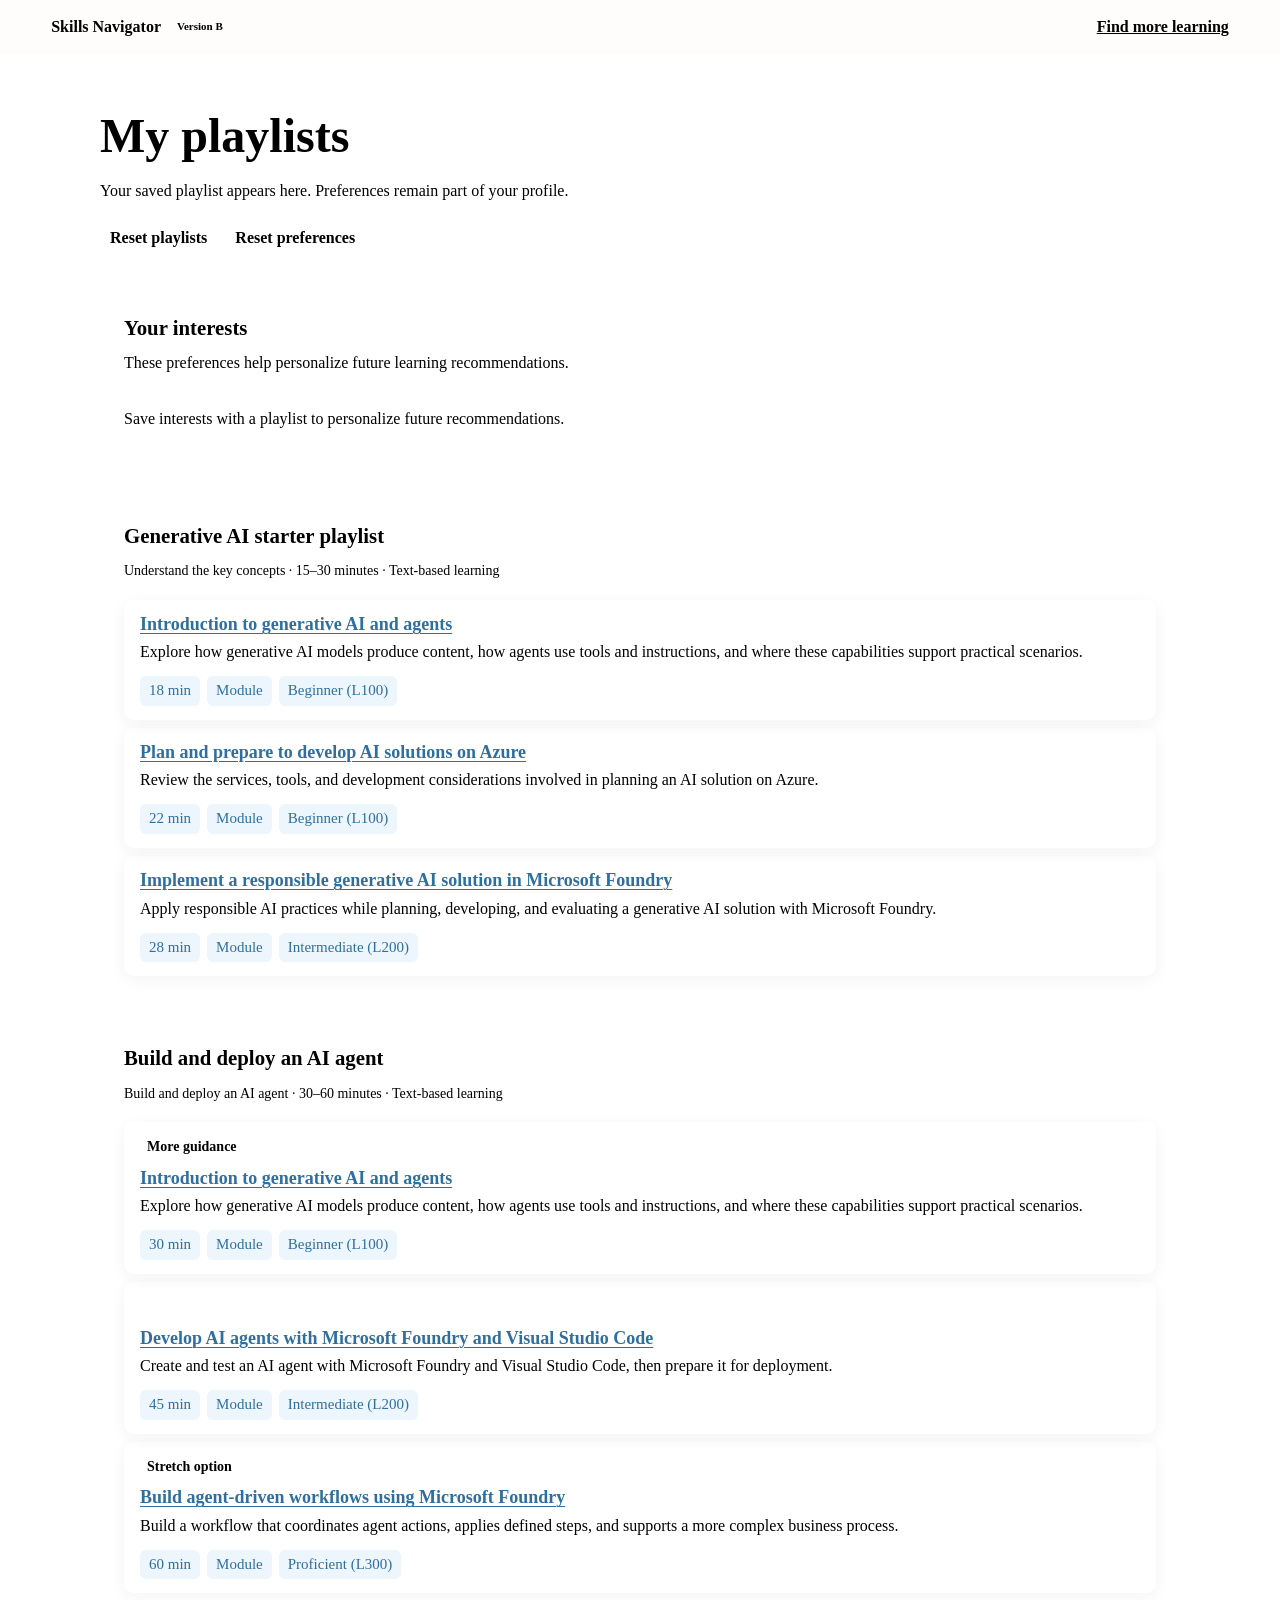
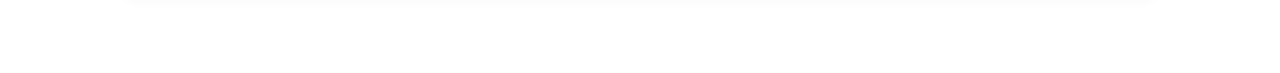
==== simulated-onboarding/agentic-skilling-platform-b/profile.html @ e727bc1c "it's a thing" ====
<!doctype html>
<html lang="en">
  <head>
    <meta charset="UTF-8" />
    <meta name="viewport" content="width=device-width, initial-scale=1.0" />
    <meta
      name="description"
      content="Saved learning playlists in the Skills Navigator prototype."
    />
    <title>My playlists</title>
    <link rel="stylesheet" href="../shared-theme.css" />
    <link rel="stylesheet" href="styles.css" />
  </head>
  <body>
    <a class="skip-link" href="#profile-content">Skip to saved playlists</a>

    <header class="app-header">
      <a class="brand" href="index.html">
        Skills Navigator
        <span class="version-label">Version B</span>
      </a>
      <a class="profile-back-link" href="index.html">Find more learning</a>
    </header>

    <main id="profile-content" class="profile-main">
      <div class="profile-heading">
        <h1>My playlists</h1>
        <p>Your saved playlist appears here. Preferences remain part of your profile.</p>
        <div class="profile-reset-actions" aria-label="Reset saved profile data">
          <button id="reset-playlists" type="button">Reset playlists</button>
          <button id="reset-preferences" type="button">Reset preferences</button>
        </div>
        <p id="profile-reset-status" class="save-status" role="status"></p>
      </div>

      <section class="profile-interests" aria-labelledby="profile-interests-heading">
        <h2 id="profile-interests-heading">Your interests</h2>
        <p>These preferences help personalize future learning recommendations.</p>
        <div id="profile-interests-list" class="profile-interest-groups"></div>
      </section>

      <div id="saved-playlists" class="saved-playlists"></div>
    </main>

    <template id="saved-playlist-template">
      <article class="saved-playlist">
        <h2></h2>
        <p class="saved-playlist-meta"></p>
        <div
          class="starter-option-list hybrid-result-shell details-below"
          aria-label="Saved playlist content"
        ></div>
      </article>
    </template>

    <script src="learning-catalog.js"></script>
    <script src="profile.js"></script>
  </body>
</html>
---- simulated-onboarding/agentic-skilling-platform-b/styles.css ----
* {
  box-sizing: border-box;
}

html {
  color: var(--text);
  background: var(--canvas);
  font-family: var(--font);
  scroll-behavior: smooth;
}

body {
  margin: 0;
  font-size: 16px;
  line-height: 1.55;
}

button,
textarea {
  font: inherit;
}

button {
  color: inherit;
}

.skip-link {
  position: fixed;
  top: 8px;
  left: 8px;
  z-index: 100;
  padding: 8px 12px;
  color: #fff;
  background: var(--brand);
  border-radius: 4px;
  transform: translateY(-150%);
}

.skip-link:focus {
  transform: translateY(0);
}

.app-header {
  position: sticky;
  top: 0;
  z-index: 20;
  display: flex;
  align-items: center;
  justify-content: space-between;
  min-height: 60px;
  padding: 0 clamp(16px, 4vw, 64px);
  background: rgb(255 253 251 / 92%);
  border-bottom: 1px solid var(--border);
  backdrop-filter: blur(10px);
}

.brand {
  display: inline-flex;
  align-items: center;
  gap: 9px;
  color: var(--text);
  font-weight: 700;
  text-decoration: none;
}

.restart-button {
  padding: 6px 10px;
  color: var(--brand);
  font-size: 14px;
  font-weight: 600;
  background: transparent;
  border: 1px solid var(--border-strong);
  border-radius: 6px;
  cursor: pointer;
}

.restart-button:hover {
  background: var(--surface-subtle);
  border-color: var(--brand);
}

.conversation {
  width: 100%;
  min-height: calc(100vh - 60px);
  margin-inline: auto;
  padding: 64px clamp(24px, 6vw, 96px) 280px;
}

.messages {
  display: grid;
  gap: 36px;
}

.assistant-message {
  animation: reveal 240ms ease-out both;
}

.assistant-identity {
  margin-bottom: 12px;
}

.assistant-identity div {
  display: grid;
}

.assistant-identity strong {
  font-size: 14px;
}

.assistant-identity span:last-child {
  color: var(--text-muted);
  font-size: 12px;
}

.message-content {
  max-width: min(900px, 85%);
  padding: 22px 24px;
  background: var(--surface);
  border: 1px solid var(--border);
  border-radius: 4px 18px 18px 18px;
  box-shadow: var(--shadow-card);
}

.message-content p {
  margin: 0 0 14px;
}

.message-content p:last-child {
  margin-bottom: 0;
}

.message-content h1 {
  max-width: 620px;
  margin: 0 0 12px;
  font-size: clamp(2rem, 5vw, 3.25rem);
  line-height: 1.08;
  letter-spacing: -0.035em;
}

.message-content h2 {
  margin: 28px 0 14px;
  font-size: 1.15rem;
}

.path-choices {
  display: grid;
  grid-template-columns: repeat(3, minmax(0, 1fr));
  gap: 12px;
}

.path-choices button {
  display: flex;
  min-height: 156px;
  padding: 18px;
  text-align: left;
  background: var(--surface);
  border: 1px solid var(--border-strong);
  border-radius: 12px;
  cursor: pointer;
  flex-direction: column;
}

.path-choices button:hover {
  background: var(--surface-subtle);
  border-color: var(--brand);
  box-shadow: var(--shadow-hover);
}

.path-choices strong {
  margin-bottom: 8px;
  color: var(--brand);
  line-height: 1.35;
}

.path-choices span {
  color: var(--text-secondary);
  font-size: 14px;
}

.path-choices small {
  margin-top: auto;
  padding-top: 12px;
  color: var(--text-muted);
}

.user-message-row {
  display: flex;
  align-items: end;
  justify-content: flex-end;
  animation: reveal 180ms ease-out both;
}

.user-message {
  max-width: min(680px, calc(100% - 50px));
  padding: 13px 16px;
  background: var(--brand-soft);
  border-radius: 16px 16px 4px 16px;
}

.plan-card {
  padding: 18px;
  margin-top: 18px;
  background: var(--surface-subtle);
  border: 1px solid var(--border);
  border-radius: 12px;
}

.plan-card h3 {
  margin: 0 0 12px;
  font-size: 1rem;
}

.plan-card dl {
  display: grid;
  grid-template-columns: max-content 1fr;
  gap: 7px 14px;
  margin: 0;
}

.plan-card dt {
  color: var(--text-muted);
  font-size: 14px;
}

.plan-card dd {
  margin: 0;
  font-weight: 600;
}

.result-title {
  margin: 0 0 8px;
  font-size: 1.35rem;
  line-height: 1.3;
}

.result-rationale {
  max-width: 850px;
  margin: 0 0 8px;
  color: var(--text-secondary);
  font-size: 1rem;
}

.result-rationale strong {
  color: var(--text);
}

.result-order-guidance {
  max-width: 850px;
  margin-bottom: 14px;
  color: var(--text-secondary);
  font-size: 0.9375rem;
}

.result-order-guidance summary {
  width: fit-content;
  color: var(--link);
  font-weight: 600;
  text-decoration: underline;
  text-underline-offset: 3px;
  cursor: pointer;
}

.result-order-guidance p {
  margin: 8px 0 0;
}

.result-table-shell {
  overflow: hidden;
  margin-top: 18px;
  border: 1px solid var(--border);
  border-radius: 10px;
}

.result-table {
  width: 100%;
  border-collapse: collapse;
  background: var(--surface);
}

.result-table th {
  padding: 10px 16px;
  color: var(--text-muted);
  font-size: 12px;
  font-weight: 650;
  text-align: left;
  text-transform: uppercase;
  letter-spacing: 0.04em;
  background: var(--surface-subtle);
  border-bottom: 1px solid var(--border);
}

.result-table th:nth-child(2),
.result-table td:nth-child(2) {
  width: 230px;
}

.result-table td {
  padding: 16px;
  vertical-align: top;
  border-bottom: 1px solid var(--border);
}

.result-table tr:last-child td {
  border-bottom: 0;
}

.result-table tbody tr:hover {
  background: var(--surface-subtle);
}

.result-table h3 {
  margin: 0 0 5px;
  overflow: hidden;
  color: var(--brand);
  font-size: 1rem;
  line-height: 1.35;
  text-overflow: ellipsis;
  white-space: nowrap;
}

.result-table p {
  display: -webkit-box;
  overflow: hidden;
  margin: 0;
  color: var(--text-secondary);
  font-size: 14px;
  line-height: 1.4;
  -webkit-box-orient: vertical;
  -webkit-line-clamp: 2;
}

.result-metadata {
  color: var(--text-secondary);
  font-size: 12px;
}

.hybrid-result-shell {
  margin-top: 14px;
}

.result-layout-switch {
  display: flex;
  align-items: center;
  justify-content: flex-end;
  gap: 8px;
  margin-bottom: 7px;
  color: var(--text-muted);
  font-size: 11px;
}

.result-layout-switch > div {
  display: inline-flex;
  padding: 2px;
  background: var(--surface-subtle);
  border: 1px solid var(--border);
  border-radius: 999px;
}

.result-layout-switch button {
  padding: 3px 8px;
  color: var(--text-secondary);
  font-size: 11px;
  background: transparent;
  border: 0;
  border-radius: 999px;
  cursor: pointer;
}

.result-layout-switch button[aria-pressed="true"] {
  color: #fff;
  background: var(--brand);
}

.starter-option-list {
  display: grid;
  gap: 10px;
  margin-top: 8px;
}

.starter-option-card {
  --option-accent: var(--brand);
  --option-tint: var(--surface-subtle);
  display: grid;
  grid-template-columns: minmax(0, 1fr) 230px;
  overflow: hidden;
  background: var(--surface);
  border: 1px solid var(--border);
  border-radius: 10px;
}

.starter-option-card.format-text {
  --option-accent: #2f6f9f;
  --option-tint: #edf6fc;
}

.starter-option-card.format-video {
  --option-accent: #7652a7;
  --option-tint: #f4effa;
}

.starter-option-card.format-hands-on {
  --option-accent: #287a67;
  --option-tint: #edf8f4;
}

.starter-option-content {
  min-width: 0;
  padding: 14px 16px;
}

.task-match-label {
  display: inline-flex;
  padding: 2px 7px;
  margin-bottom: 6px;
  color: var(--text-muted);
  font-size: 11px;
  font-weight: 700;
  background: var(--surface-subtle);
  border-radius: 999px;
}

.task-match-label.is-closest {
  color: #fff;
  background: var(--brand);
}

.starter-option-card h3 {
  margin: 0 0 4px;
  overflow: hidden;
  color: var(--text);
  font-size: 1rem;
  line-height: 1.35;
  text-overflow: ellipsis;
  white-space: nowrap;
}

.starter-option-card h3 a {
  text-decoration: underline;
  text-decoration-thickness: 1px;
  text-underline-offset: 3px;
}

.starter-option-card h3 a {
  color: var(--option-accent);
}

.starter-option-card h3 a:hover {
  color: var(--option-accent);
  text-decoration-thickness: 2px;
}

.starter-option-card h3 a:focus-visible {
  border-radius: 3px;
  outline: 2px solid var(--option-accent);
  outline-offset: 3px;
}

.starter-option-content > p {
  display: -webkit-box;
  overflow: hidden;
  margin: 0;
  color: var(--text-secondary);
  font-size: 14px;
  line-height: 1.4;
  -webkit-box-orient: vertical;
  -webkit-line-clamp: 2;
}

.content-detail-link {
  display: inline-flex;
  margin-top: 8px;
  color: var(--link);
  font-size: 0.875rem;
  font-weight: 650;
  text-underline-offset: 3px;
}

.content-detail-link:hover {
  color: var(--brand-hover);
  text-decoration-thickness: 2px;
}

.starter-option-details {
  display: flex;
  align-self: stretch;
  justify-content: center;
  flex-direction: column;
  padding: 14px 16px;
  background: rgb(255 255 255 / 55%);
  border-left: 1px solid var(--border);
}

.format-pill {
  display: inline-flex;
  width: fit-content;
  color: inherit;
  font-size: inherit;
}

.starter-choice-guidance {
  display: flex;
  grid-column: 1 / -1;
  align-items: center;
  margin: 0;
  padding: 9px 14px;
  color: var(--option-accent);
  font-size: 14px;
  font-weight: 600;
  line-height: 1.4;
  background: var(--option-tint);
}

.hybrid-result-shell.details-below .starter-option-card {
  grid-template-columns: 1fr;
}

.hybrid-result-shell.details-below .starter-option-details {
  align-items: center;
  justify-content: flex-start;
  flex-flow: row wrap;
  gap: 7px;
  margin: 0 16px;
  padding: 0 0 14px;
  background: transparent;
  border-top: 0;
  border-left: 0;
  box-shadow: none;
}

.hybrid-result-shell.details-below .metadata-item {
  display: inline-flex;
  gap: 5px;
  padding: 4px 9px;
  color: var(--option-accent);
  font-weight: 500;
  background: var(--option-tint);
  border-radius: 6px;
}

.hybrid-result-shell.details-below .metadata-item + .metadata-item {
  margin: 0;
  border-left: 0;
}

.metadata-item {
  display: grid;
  grid-template-columns: 58px minmax(0, 1fr);
  gap: 8px;
  line-height: 1.45;
}

.metadata-item + .metadata-item {
  margin-top: 5px;
}

.metadata-item::before {
  color: var(--text-muted);
  font-weight: 600;
  content: attr(data-label);
}

.playlist-actions {
  display: flex;
  align-items: center;
  gap: 16px;
  margin-top: 14px;
}

.playlist-actions .primary-action {
  min-height: 40px;
  padding: 8px 14px;
  color: #fff;
  font-weight: 650;
  background: var(--brand);
  border: 0;
  border-radius: 8px;
  cursor: pointer;
}

.playlist-actions .primary-action:hover {
  background: var(--brand-hover);
}

.playlist-actions .primary-action:disabled {
  background: var(--brand-disabled);
  cursor: default;
}

.playlist-actions a {
  color: var(--link);
  font-size: 14px;
  font-weight: 600;
}

.profile-save-panel {
  padding-top: 18px;
  margin-top: 18px;
  border-top: 1px solid var(--border);
}

.profile-save-panel > p:first-child {
  margin: 0 0 10px;
}

.profile-personalization {
  padding: 12px;
  margin-top: 14px;
  background: var(--surface-subtle);
  border: 1px solid var(--border);
  border-radius: 9px;
}

.profile-personalization[hidden] {
  display: none;
}

.profile-personalization > p {
  margin: 0;
  color: var(--text-secondary);
  font-size: 13px;
}

.profile-personalization > p:first-child {
  color: var(--text);
  font-size: 14px;
}

.interest-tags {
  display: flex;
  flex-wrap: wrap;
  gap: 8px;
  margin-top: 12px;
}

.interest-tag {
  padding: 5px 9px;
  color: var(--text-secondary);
  font-size: 13px;
  background: var(--surface-subtle);
  border: 1px solid var(--border);
  border-radius: 6px;
}

.interest-tag span {
  margin-right: 4px;
  color: var(--text-muted);
  font-size: 11px;
  font-weight: 700;
  text-transform: uppercase;
  letter-spacing: 0.03em;
}

.interest-category-groups {
  display: grid;
  gap: 7px;
  margin-top: 10px;
}

.interest-category {
  display: grid;
  grid-template-columns: 124px minmax(0, 1fr);
  align-items: center;
  gap: 8px;
  min-height: 28px;
}

.interest-category-label {
  color: var(--text-muted);
  font-size: 11px;
  font-weight: 700;
  text-transform: uppercase;
  letter-spacing: 0.03em;
}

.interest-options {
  display: flex;
  align-items: center;
  flex-wrap: wrap;
  gap: 5px;
}

.interest-option {
  display: inline-flex;
  align-items: center;
  gap: 4px;
  min-height: 28px;
  padding: 3px 8px;
  color: var(--brand);
  font-size: 12px;
  font-weight: 600;
  background: var(--surface);
  border: 1px solid var(--border);
  border-radius: 999px;
  cursor: pointer;
}

.interest-option:hover,
.interest-option:focus-visible {
  border-color: var(--brand);
}

.interest-option[aria-pressed="true"] {
  color: #fff;
  background: var(--brand);
  border-color: var(--brand);
}

.interest-option:disabled {
  cursor: default;
  opacity: 0.72;
}

.interest-remove {
  width: 0;
  overflow: hidden;
  font-size: 16px;
  line-height: 1;
  opacity: 0;
  transition: width 120ms ease, opacity 120ms ease;
}

.interest-option[aria-pressed="true"]:hover .interest-remove,
.interest-option[aria-pressed="true"]:focus-visible .interest-remove {
  width: 11px;
  opacity: 1;
}

.interest-placeholder {
  color: var(--text-muted);
  font-size: 11px;
  font-style: italic;
}

.preference-actions {
  margin-top: 10px;
}

.preference-actions button {
  min-height: 32px;
  padding: 5px 10px;
  color: #fff;
  font-size: 12px;
  font-weight: 650;
  background: var(--brand);
  border: 0;
  border-radius: 7px;
  cursor: pointer;
}

.preference-actions button:disabled {
  background: var(--brand-disabled);
  cursor: default;
}

.save-status {
  display: none;
  margin: 10px 0 8px;
  color: var(--text-secondary);
  font-size: 13px;
  font-weight: 650;
}

.save-status:not(:empty) {
  display: block;
}

.save-status-error {
  color: #a4262c;
}

.profile-main {
  width: min(100% - 48px, 1080px);
  min-height: calc(100vh - 60px);
  margin-inline: auto;
  padding: 56px 0;
}

.profile-heading {
  margin-bottom: 32px;
}

.profile-heading h1 {
  margin: 0 0 8px;
  font-size: clamp(2rem, 5vw, 3rem);
  line-height: 1.1;
}

.profile-heading p,
.empty-state {
  color: var(--text-secondary);
}

.profile-reset-actions {
  display: flex;
  flex-wrap: wrap;
  gap: 8px;
  margin-top: 16px;
}

.profile-reset-actions button {
  min-height: 36px;
  padding: 6px 10px;
  color: var(--brand);
  font-weight: 600;
  background: var(--surface);
  border: 1px solid var(--border);
  border-radius: 8px;
  cursor: pointer;
}

.profile-reset-actions button:hover,
.profile-reset-actions button:focus-visible {
  background: var(--surface-subtle);
  border-color: var(--brand);
}

#profile-reset-status {
  margin: 8px 0 0;
}

.profile-interests {
  padding: 24px;
  margin-bottom: 24px;
  background: var(--surface);
  border: 1px solid var(--border);
  border-radius: 14px;
  box-shadow: var(--shadow-card);
}

.profile-interests h2 {
  margin: 0 0 6px;
  font-size: 1.3rem;
}

.profile-interests > p {
  margin: 0 0 16px;
  color: var(--text-secondary);
}

.profile-interest-groups {
  display: grid;
  grid-template-columns: repeat(auto-fit, minmax(180px, 1fr));
  gap: 14px;
}

.profile-interest-group h3 {
  margin: 0 0 7px;
  color: var(--text-muted);
  font-size: 12px;
  text-transform: uppercase;
  letter-spacing: 0.04em;
}

.profile-interest-group .interest-tags {
  margin-top: 0;
}

.saved-playlists {
  display: grid;
  gap: 18px;
}

.saved-playlist {
  padding: 24px;
  background: var(--surface);
  border: 1px solid var(--border);
  border-radius: 14px;
  box-shadow: var(--shadow-card);
}

.saved-playlist h2 {
  margin: 0 0 8px;
  font-size: 1.3rem;
}

.saved-playlist-meta {
  margin: 0 0 18px;
  color: var(--text-muted);
  font-size: 14px;
}

.profile-back-link {
  color: var(--link);
  font-weight: 600;
}

.content-detail-main {
  width: min(100% - 48px, 980px);
  min-height: calc(100vh - 54px);
  margin-inline: auto;
  padding: 28px 0 72px;
}

.content-breadcrumb {
  display: flex;
  gap: 8px;
  margin-bottom: 32px;
  color: var(--text-muted);
  font-size: 0.875rem;
}

.content-breadcrumb a {
  color: var(--link);
}

.content-hero {
  max-width: 820px;
}

.content-eyebrow,
.content-section-label {
  margin: 0 0 8px;
  color: var(--brand);
  font-size: 0.875rem;
  font-weight: 700;
  text-transform: uppercase;
  letter-spacing: 0.045em;
}

.content-hero h1,
.content-empty-state h1 {
  max-width: 760px;
  margin: 0;
  font-size: clamp(2.25rem, 5vw, 4rem);
  line-height: 1.05;
  letter-spacing: -0.04em;
}

.content-description {
  max-width: 760px;
  margin: 18px 0 0;
  color: var(--text-secondary);
  font-size: 1.125rem;
  line-height: 1.6;
}

.content-facts {
  display: flex;
  flex-wrap: wrap;
  gap: 0;
  margin: 26px 0;
  padding: 0;
  list-style: none;
}

.content-facts li {
  padding-right: 28px;
  color: var(--text);
  font-weight: 700;
}

.content-facts li + li {
  padding-left: 28px;
  border-left: 1px solid var(--border);
}

.content-primary-action {
  display: inline-flex;
  align-items: center;
  gap: 12px;
  min-height: 44px;
  padding: 9px 16px;
  color: #fff;
  font-weight: 700;
  text-decoration: none;
  background: var(--brand);
  border-radius: 8px;
}

.content-primary-action:hover {
  color: #fff;
  background: var(--brand-hover);
}

.content-primary-sections {
  display: grid;
  grid-template-columns: minmax(0, 0.8fr) minmax(0, 1.2fr);
  gap: clamp(32px, 7vw, 88px);
  max-width: 880px;
  padding-top: 64px;
}

.content-primary-sections h2,
.content-taxonomy h2 {
  margin: 0 0 12px;
  font-size: 1.5rem;
}

.content-primary-sections p {
  margin: 0 0 8px;
  color: var(--text-secondary);
}

.content-primary-sections ul {
  padding-left: 22px;
  margin: 0;
}

.content-primary-sections li + li {
  margin-top: 8px;
}

.content-taxonomy {
  display: grid;
  grid-template-columns: minmax(240px, 1.2fr) repeat(2, minmax(180px, 1fr));
  gap: 36px;
  margin-top: 88px;
  padding-top: 40px;
  border-top: 1px solid var(--border);
}

.content-taxonomy > div:first-child > p:last-child {
  margin: 0;
  color: var(--text-secondary);
}

.content-taxonomy-group h3 {
  margin: 3px 0 12px;
  font-size: 1rem;
}

.content-tags {
  display: flex;
  flex-wrap: wrap;
  gap: 8px;
}

.content-tags span {
  padding: 6px 10px;
  color: var(--text-secondary);
  font-size: 0.875rem;
  background: var(--surface-subtle);
  border: 1px solid var(--border);
  border-radius: 8px;
}

.content-empty-state {
  max-width: 680px;
  padding-top: 48px;
}

.content-empty-state p {
  margin: 18px 0 24px;
  color: var(--text-secondary);
}

.composer-shell {
  position: fixed;
  right: 0;
  bottom: 0;
  left: 0;
  z-index: 10;
  padding: 14px clamp(24px, 6vw, 96px) 10px;
  background: rgb(255 253 251 / 96%);
  border-top: 1px solid var(--border);
  backdrop-filter: blur(10px);
}

.refinement-progress {
  margin-bottom: 12px;
}

.refinement-progress[hidden] {
  display: none;
}

.progress-heading {
  display: flex;
  justify-content: space-between;
  margin-top: 5px;
  color: var(--text-muted);
  font-size: 12px;
  font-weight: 400;
}

.progress-track {
  height: 4px;
  overflow: hidden;
  background: var(--surface-muted);
  border-radius: 999px;
}

.progress-fill {
  display: block;
  width: 25%;
  height: 100%;
  background: var(--brand);
  border-radius: inherit;
  transition: width 180ms ease-out;
}

.progress-message {
  margin: 0 0 6px;
  color: var(--text-muted);
  font-size: 12px;
  font-weight: 700;
}

.suggestions {
  display: flex;
  flex-wrap: wrap;
  gap: 8px;
  margin-bottom: 12px;
}

.suggestions:empty {
  display: none;
}

.suggestions button {
  min-height: 38px;
  padding: 7px 13px;
  color: var(--brand);
  font-size: 14px;
  font-weight: 650;
  background: var(--surface);
  border: 1px solid var(--brand-border);
  border-radius: 999px;
  cursor: pointer;
}

.suggestions button:hover {
  color: #fff;
  background: var(--brand);
}

.suggestions button[aria-pressed="true"] {
  color: #fff;
  background: var(--brand);
}

.suggestions .task-product-action {
  color: #fff;
  background: var(--brand);
}

.suggestions .task-product-action:disabled {
  color: var(--text-muted);
  background: var(--surface-muted);
  cursor: default;
}

.suggestions .task-product-skip {
  color: var(--text-secondary);
  background: transparent;
  border-color: transparent;
}

.show-now-button {
  padding: 0;
  margin: 0 6px 12px 0;
  color: var(--link);
  font-size: 14px;
  font-weight: 600;
  text-align: left;
  text-decoration: underline;
  text-underline-offset: 3px;
  background: transparent;
  border: 0;
  cursor: pointer;
}

.show-now-button:hover {
  color: var(--brand-hover);
  text-decoration-thickness: 2px;
}

.show-now-button[hidden] {
  display: none;
}

.show-now-note {
  color: var(--text-muted);
  font-size: 13px;
}

.show-now-note[hidden] {
  display: none;
}

.composer {
  position: relative;
}

.composer textarea {
  display: block;
  width: 100%;
  min-height: 82px;
  padding: 13px 76px 13px 15px;
  color: var(--text);
  resize: none;
  background: var(--surface);
  border: 2px solid #dedede;
  border-radius: 14px;
  box-shadow: 0 1px 2px rgb(0 0 0 / 6%);
}

.composer textarea:focus {
  border-color: var(--brand);
  outline: 2px solid rgb(107 85 163 / 20%);
  outline-offset: 1px;
}

.send-button {
  position: absolute;
  right: 10px;
  bottom: 10px;
  min-width: 58px;
  height: 36px;
  padding: 0 12px;
  color: #fff;
  font-size: 14px;
  font-weight: 650;
  background: var(--brand);
  border: 0;
  border-radius: 9px;
  cursor: pointer;
}

.send-button:hover {
  background: var(--brand-hover);
}

.composer-note {
  margin: 6px 0 0;
  color: var(--text-muted);
  font-size: 11px;
  text-align: center;
}

.sr-only {
  position: absolute;
  width: 1px;
  height: 1px;
  padding: 0;
  margin: -1px;
  overflow: hidden;
  clip: rect(0, 0, 0, 0);
  white-space: nowrap;
  border: 0;
}

button:focus-visible,
a:focus-visible {
  outline: 2px solid var(--brand);
  outline-offset: 2px;
}

@keyframes reveal {
  from {
    opacity: 0;
    transform: translateY(8px);
  }
}

@media (max-width: 680px) {
  .app-header {
    padding-inline: 16px;
  }

  .conversation {
    padding: 38px 16px 280px;
  }

  .message-content {
    padding: 18px;
  }

  .path-choices {
    grid-template-columns: 1fr;
  }

  .path-choices button {
    min-height: auto;
  }

  .playlist-actions {
    align-items: flex-start;
    flex-direction: column;
  }

  .interest-category {
    grid-template-columns: 1fr;
    gap: 3px;
  }

  .profile-main {
    width: min(100% - 32px, 1080px);
    padding-top: 38px;
  }

  .content-detail-main {
    width: min(100% - 32px, 980px);
  }

  .content-primary-sections,
  .content-taxonomy {
    grid-template-columns: 1fr;
  }

  .content-primary-sections {
    gap: 36px;
    padding-top: 48px;
  }

  .content-taxonomy {
    gap: 26px;
    margin-top: 56px;
  }

  .content-facts {
    display: grid;
    gap: 12px;
  }

  .content-facts li,
  .content-facts li + li {
    padding: 0;
    border-left: 0;
  }

  .starter-option-card {
    grid-template-columns: 1fr;
  }

  .result-layout-switch {
    display: none;
  }

  .starter-option-details {
    align-items: center;
    justify-content: flex-start;
    flex-flow: row wrap;
    gap: 0;
    margin: 0 16px;
    padding: 0 0 12px;
    background: transparent;
    border-left: 0;
  }

  .starter-option-details .metadata-item {
    display: inline-flex;
    gap: 5px;
  }

  .starter-option-details .metadata-item + .metadata-item {
    padding-left: 10px;
    margin: 0 0 0 10px;
    border-left: 1px solid var(--border);
  }

  .starter-choice-guidance {
    grid-column: auto;
    padding-top: 10px;
    padding-bottom: 10px;
  }

  .result-table-shell {
    overflow: visible;
    border: 0;
  }

  .result-table,
  .result-table tbody,
  .result-table tr,
  .result-table td {
    display: block;
    width: 100%;
  }

  .result-table thead {
    position: absolute;
    width: 1px;
    height: 1px;
    overflow: hidden;
    clip: rect(0, 0, 0, 0);
  }

  .result-table tr {
    padding: 15px;
    margin-bottom: 10px;
    background: var(--surface);
    border: 1px solid var(--border);
    border-radius: 10px;
  }

  .result-table td,
  .result-table th:nth-child(2),
  .result-table td:nth-child(2) {
    width: 100%;
  }

  .result-table td {
    padding: 0;
    border: 0;
  }

  .result-table .result-metadata {
    display: grid;
    gap: 4px;
    padding-top: 12px;
    margin-top: 12px;
    border-top: 1px solid var(--border);
  }

  .composer-shell {
    padding-inline: 16px;
  }

  .suggestions {
    flex-wrap: nowrap;
    padding: 2px;
    overflow-x: auto;
  }

  .suggestions button {
    flex: 0 0 auto;
  }
}

.version-label {
  padding: 2px 7px;
  color: var(--brand);
  font-size: 11px;
  font-weight: 700;
  background: var(--brand-soft);
  border-radius: 6px;
}

body {
  background: var(--canvas);
}

.app-header {
  min-height: 54px;
  background: rgb(255 253 251 / 82%);
  backdrop-filter: blur(18px);
}

.conversation {
  width: min(100%, 1080px);
  padding: 40px clamp(20px, 4vw, 52px) calc(var(--composer-height, 230px) + 32px);
}

.messages {
  gap: 22px;
}

.assistant-message {
  position: relative;
  padding-left: 18px;
}

.assistant-message::before {
  position: absolute;
  top: 2px;
  bottom: 2px;
  left: 0;
  width: 3px;
  background: linear-gradient(var(--brand), #9d78c5);
  border-radius: 3px;
  content: "";
}

.assistant-identity {
  margin-bottom: 5px;
}

.assistant-identity strong {
  color: var(--brand);
  font-size: 0.875rem;
  letter-spacing: 0.01em;
}

.message-content {
  max-width: 980px;
  padding: 0;
  background: transparent;
  border: 0;
  border-radius: 0;
  box-shadow: none;
}

.message-content p {
  margin-bottom: 9px;
}

.message-content h1 {
  font-size: clamp(2rem, 4vw, 3rem);
}

.message-content h2 {
  margin: 22px 0 12px;
  font-size: 1.25rem;
}

.user-message {
  padding: 9px 13px;
  border: 1px solid var(--brand-border);
  border-radius: 10px;
}

.path-choices button {
  min-height: 132px;
  padding: 16px;
  background: var(--surface);
  border-radius: 10px;
  transition: transform 140ms ease, border-color 140ms ease, box-shadow 140ms ease;
}

.path-choices button:hover {
  transform: translateY(-2px);
}

.starter-option-list {
  gap: 8px;
}

.starter-option-card {
  border-radius: 10px;
  box-shadow: 0 4px 16px rgb(51 43 68 / 5%);
}

.starter-option-card h3 {
  font-size: 1.125rem;
}

.starter-option-content > p {
  font-size: 1rem;
  line-height: 1.5;
}

.starter-option-content,
.starter-option-details {
  padding-top: 12px;
  padding-bottom: 12px;
}

.metadata-item {
  font-size: 0.9375rem;
}

.hybrid-result-shell.details-below .metadata-item::before {
  display: none;
}

.starter-option-details .metadata-item:first-child {
  font-variant-numeric: tabular-nums;
}

.format-pill {
  font-size: inherit;
}

.task-match-label {
  font-size: 0.875rem;
}

.starter-choice-guidance {
  padding: 9px 14px;
  font-size: 1rem;
}

.profile-save-panel {
  padding-top: 14px;
  margin-top: 14px;
}

.profile-personalization {
  border-radius: 10px;
  box-shadow: none;
}

.composer-shell {
  padding-top: 10px;
  background: rgb(255 253 251 / 88%);
  backdrop-filter: blur(18px);
}

.composer textarea {
  min-height: 64px;
  border-width: 1px;
  border-radius: 10px;
  box-shadow: 0 8px 28px rgb(51 43 68 / 8%);
}

.restart-button,
.send-button,
.suggestions button,
.interest-option,
.format-pill,
.result-layout-switch > div,
.result-layout-switch button,
.playlist-actions .primary-action,
.preference-actions button {
  border-radius: 8px;
}

.suggestions {
  gap: 7px;
}

.suggestions button {
  min-height: 34px;
  padding: 5px 10px;
  font-size: 1rem;
}

.result-layout-switch,
.result-layout-switch button,
.progress-heading,
.progress-message {
  font-size: 0.875rem;
}

.show-now-button,
.show-now-note {
  font-size: 1rem;
}

.profile-personalization > p,
.profile-personalization > p:first-child {
  font-size: 1rem;
}

.result-personalization {
  margin-top: 12px;
}

.interest-category-label,
.interest-placeholder {
  font-size: 0.875rem;
}

.interest-option {
  font-size: 0.9375rem;
}

.interest-category-groups {
  gap: 5px;
}

.interest-option {
  min-height: 26px;
}

@media (max-width: 680px) {
  .conversation {
    padding: 30px 16px calc(var(--composer-height, 230px) + 24px);
  }

  .assistant-message {
    padding-left: 13px;
  }

  .message-content {
    padding: 0;
  }
}

@media (prefers-reduced-motion: reduce) {
  html {
    scroll-behavior: auto;
  }

  *,
  *::before,
  *::after {
    animation-duration: 0.01ms !important;
    animation-iteration-count: 1 !important;
  }
}

@media (forced-colors: active) {
  .user-message,
  .send-button {
    color: ButtonText;
    background: ButtonFace;
    border: 1px solid ButtonText;
  }
}
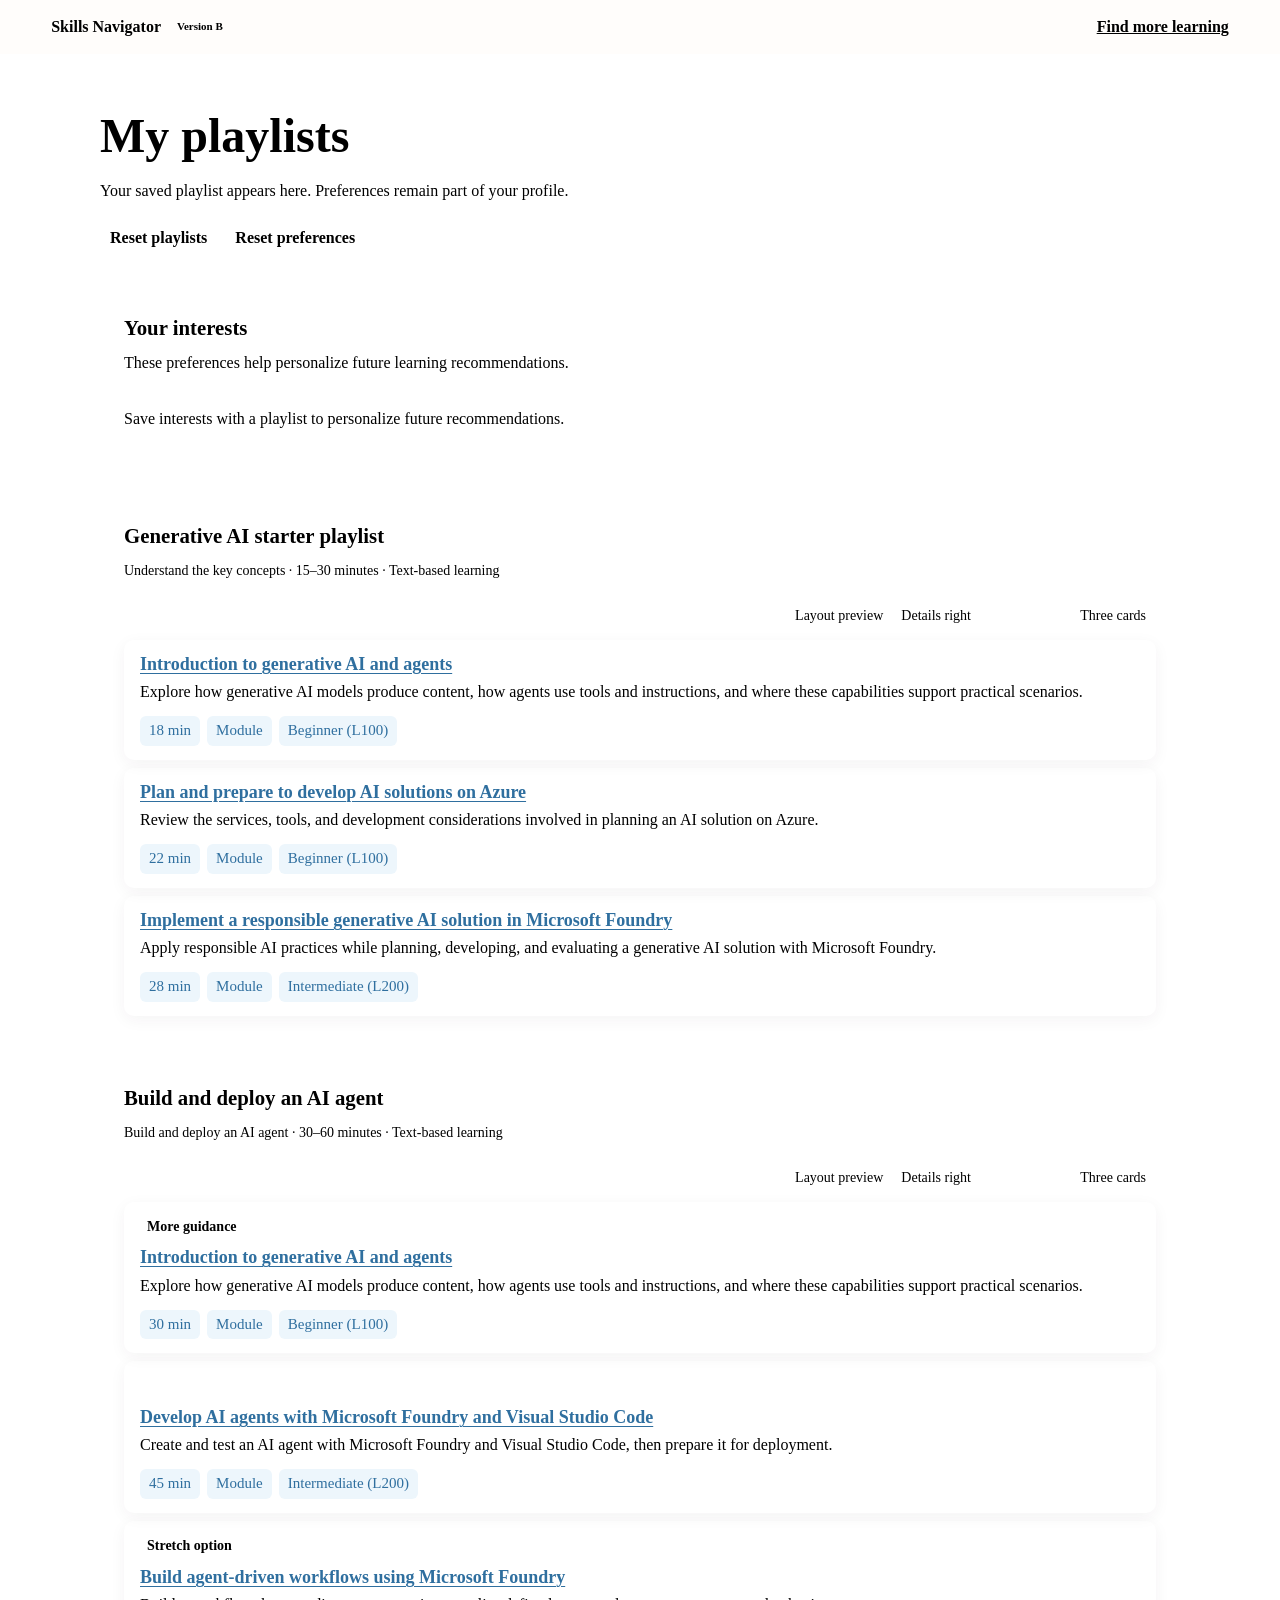
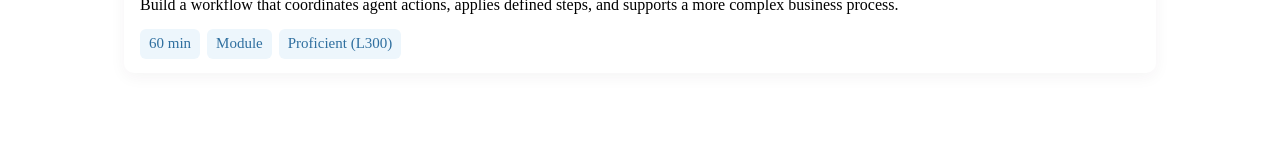
==== commit 69b8361f: "take 2" ====
--- a/simulated-onboarding/agentic-skilling-platform-b/profile.html
+++ b/simulated-onboarding/agentic-skilling-platform-b/profile.html
@@ -46,10 +46,26 @@
       <article class="saved-playlist">
         <h2></h2>
         <p class="saved-playlist-meta"></p>
-        <div
-          class="starter-option-list hybrid-result-shell details-below"
-          aria-label="Saved playlist content"
-        ></div>
+        <div class="hybrid-result-shell details-below">
+          <div class="result-layout-switch">
+            <span>Layout preview</span>
+            <div role="group" aria-label="Compare saved playlist layouts">
+              <button type="button" data-result-layout="right" aria-pressed="false">
+                Details right
+              </button>
+              <button type="button" data-result-layout="below" aria-pressed="true">
+                Details below
+              </button>
+              <button type="button" data-result-layout="cards" aria-pressed="false">
+                Three cards
+              </button>
+            </div>
+          </div>
+          <div
+            class="starter-option-list"
+            aria-label="Saved playlist content"
+          ></div>
+        </div>
       </article>
     </template>
 
--- a/simulated-onboarding/agentic-skilling-platform-b/styles.css
+++ b/simulated-onboarding/agentic-skilling-platform-b/styles.css
@@ -353,7 +353,7 @@
   padding: 2px;
   background: var(--surface-subtle);
   border: 1px solid var(--border);
-  border-radius: 999px;
+  border-radius: 8px;
 }
 
 .result-layout-switch button {
@@ -362,7 +362,7 @@
   font-size: 11px;
   background: transparent;
   border: 0;
-  border-radius: 999px;
+  border-radius: 8px;
   cursor: pointer;
 }
 
@@ -416,7 +416,7 @@
   font-size: 11px;
   font-weight: 700;
   background: var(--surface-subtle);
-  border-radius: 999px;
+  border-radius: 8px;
 }
 
 .task-match-label.is-closest {
@@ -542,6 +542,87 @@
   border-left: 0;
 }
 
+.hybrid-result-shell.card-grid .starter-option-list {
+  grid-template-columns: repeat(3, minmax(0, 1fr));
+  align-items: stretch;
+}
+
+.hybrid-result-shell.card-grid .starter-option-card {
+  min-height: 0;
+  grid-template-columns: 1fr;
+  grid-template-rows: auto 1fr auto;
+}
+
+.hybrid-result-shell.card-grid .starter-option-content {
+  grid-row: 2;
+  padding: 14px;
+}
+
+.hybrid-result-shell.card-grid .starter-choice-guidance {
+  grid-row: 1;
+}
+
+.hybrid-result-shell.card-grid .starter-option-card h3 {
+  overflow: visible;
+  font-size: 1rem;
+  text-overflow: clip;
+  white-space: normal;
+}
+
+.hybrid-result-shell.card-grid .starter-option-card h3 a {
+  display: block;
+  overflow: visible;
+  text-overflow: clip;
+  white-space: normal;
+}
+
+.hybrid-result-shell.card-grid .starter-option-content > p {
+  display: block;
+  height: auto;
+  overflow: visible;
+  font-size: 0.875rem;
+  line-height: 1.4;
+  -webkit-line-clamp: unset;
+}
+
+.hybrid-result-shell.card-grid .starter-option-details {
+  grid-row: 3;
+  height: 45px;
+  align-items: center;
+  justify-content: flex-start;
+  flex-flow: row nowrap;
+  gap: 6px;
+  overflow: hidden;
+  padding: 10px 12px;
+  background: var(--option-tint);
+  border-top: 1px solid var(--border);
+  border-left: 0;
+}
+
+.hybrid-result-shell.card-grid .metadata-item {
+  display: inline-flex;
+  min-width: 0;
+  gap: 4px;
+  padding: 3px 5px;
+  overflow: hidden;
+  color: var(--option-accent);
+  font-size: 0.7rem;
+  font-weight: 600;
+  text-overflow: ellipsis;
+  white-space: nowrap;
+  background: var(--surface);
+  border-radius: 6px;
+}
+
+.hybrid-result-shell.card-grid .metadata-item::before {
+  display: none;
+}
+
+.hybrid-result-shell.card-grid .metadata-item + .metadata-item {
+  margin: 0;
+  border-left: 0;
+}
+
 .metadata-item {
   display: grid;
   grid-template-columns: 58px minmax(0, 1fr);
@@ -690,7 +771,7 @@
   font-weight: 600;
   background: var(--surface);
   border: 1px solid var(--border);
-  border-radius: 999px;
+  border-radius: 8px;
   cursor: pointer;
 }
 
@@ -1115,7 +1196,7 @@
   font-weight: 650;
   background: var(--surface);
   border: 1px solid var(--brand-border);
-  border-radius: 999px;
+  border-radius: 8px;
   cursor: pointer;
 }
 
@@ -1147,22 +1228,24 @@
 }
 
 .show-now-button {
-  padding: 0;
-  margin: 0 6px 12px 0;
-  color: var(--link);
+  display: inline-flex;
+  align-items: center;
+  min-height: 34px;
+  padding: 5px 12px;
+  margin: 0 8px 12px 0;
+  color: #fff;
   font-size: 14px;
-  font-weight: 600;
-  text-align: left;
-  text-decoration: underline;
-  text-underline-offset: 3px;
-  background: transparent;
-  border: 0;
+  font-weight: 650;
+  background: var(--brand);
+  border: 1px solid var(--brand);
+  border-radius: 8px;
   cursor: pointer;
 }
 
 .show-now-button:hover {
-  color: var(--brand-hover);
-  text-decoration-thickness: 2px;
+  color: #fff;
+  background: var(--brand-hover);
+  border-color: var(--brand-hover);
 }
 
 .show-now-button[hidden] {
@@ -1323,6 +1406,15 @@
     grid-template-columns: 1fr;
   }
 
+  .hybrid-result-shell.card-grid .starter-option-list {
+    grid-template-columns: 1fr;
+  }
+
+  .hybrid-result-shell.card-grid .starter-option-card {
+    height: auto;
+    min-height: 220px;
+  }
+
   .result-layout-switch {
     display: none;
   }
@@ -1584,15 +1676,18 @@
   box-shadow: 0 8px 28px rgb(51 43 68 / 8%);
 }
 
+.path-choices button,
 .restart-button,
 .send-button,
 .suggestions button,
+.show-now-button,
 .interest-option,
 .format-pill,
 .result-layout-switch > div,
 .result-layout-switch button,
 .playlist-actions .primary-action,
-.preference-actions button {
+.preference-actions button,
+.profile-reset-actions button {
   border-radius: 8px;
 }
 
@@ -1669,6 +1764,125 @@
     animation-duration: 0.01ms !important;
     animation-iteration-count: 1 !important;
   }
+}
+
+body.demo-mode.demo-results-visible {
+  overflow: hidden;
+}
+
+body.demo-mode .app-header {
+  display: none;
+}
+
+body.demo-mode.demo-results-visible .conversation {
+  overflow: hidden;
+  height: 100vh;
+  min-height: 0;
+  padding: 8px 28px 70px;
+}
+
+body.demo-mode.demo-results-visible .messages {
+  gap: 0;
+}
+
+body.demo-mode.demo-results-visible .messages > :not(:last-child),
+body.demo-mode.demo-results-visible .assistant-identity,
+body.demo-mode.demo-results-visible .result-layout-switch,
+body.demo-mode.demo-results-visible .profile-save-panel,
+body.demo-mode.demo-results-visible .refinement-progress,
+body.demo-mode.demo-results-visible .composer,
+body.demo-mode.demo-results-visible .composer-note {
+  display: none;
+}
+
+body.demo-mode.demo-results-visible .assistant-message {
+  padding: 0;
+}
+
+body.demo-mode.demo-results-visible .message-content {
+  width: 100%;
+  max-width: 720px;
+  margin-inline: auto;
+}
+
+body.demo-mode.demo-results-visible .result-title {
+  margin-bottom: 4px;
+  font-size: 1.1rem;
+}
+
+body.demo-mode.demo-results-visible .result-rationale {
+  max-width: none;
+  margin-bottom: 4px;
+  font-size: 0.82rem;
+  line-height: 1.3;
+}
+
+body.demo-mode.demo-results-visible .result-order-guidance {
+  margin-bottom: 6px;
+  font-size: 0.78rem;
+}
+
+body.demo-mode.demo-results-visible .hybrid-result-shell,
+body.demo-mode.demo-results-visible .starter-option-list {
+  margin-top: 0;
+}
+
+body.demo-mode.demo-results-visible .starter-option-list {
+  gap: 5px;
+}
+
+body.demo-mode.demo-results-visible .starter-option-content {
+  padding: 5px 10px 3px;
+}
+
+body.demo-mode.demo-results-visible .starter-option-card h3 {
+  margin-bottom: 2px;
+  font-size: 0.88rem;
+}
+
+body.demo-mode.demo-results-visible .starter-option-content > p {
+  display: none;
+}
+
+body.demo-mode.demo-results-visible .task-match-label {
+  padding: 1px 6px;
+  margin-bottom: 3px;
+  font-size: 0.68rem;
+}
+
+body.demo-mode.demo-results-visible
+  .hybrid-result-shell.details-below
+  .starter-option-details {
+  gap: 4px;
+  margin-inline: 10px;
+  padding-bottom: 6px;
+}
+
+body.demo-mode.demo-results-visible
+  .hybrid-result-shell.details-below
+  .metadata-item {
+  padding: 2px 6px;
+  font-size: 0.7rem;
+}
+
+body.demo-mode.demo-results-visible .starter-choice-guidance {
+  padding: 4px 10px;
+  font-size: 0.72rem;
+}
+
+body.demo-mode.demo-results-visible .composer-shell {
+  padding: 8px 28px;
+}
+
+body.demo-mode.demo-results-visible .suggestions {
+  margin: 0;
+}
+
+body.demo-mode.demo-results-visible .suggestions button {
+  min-height: 34px;
+  padding: 5px 12px;
+  font-size: 0.82rem;
+  box-shadow: 0 0 0 3px rgb(107 85 163 / 12%);
 }
 
 @media (forced-colors: active) {
